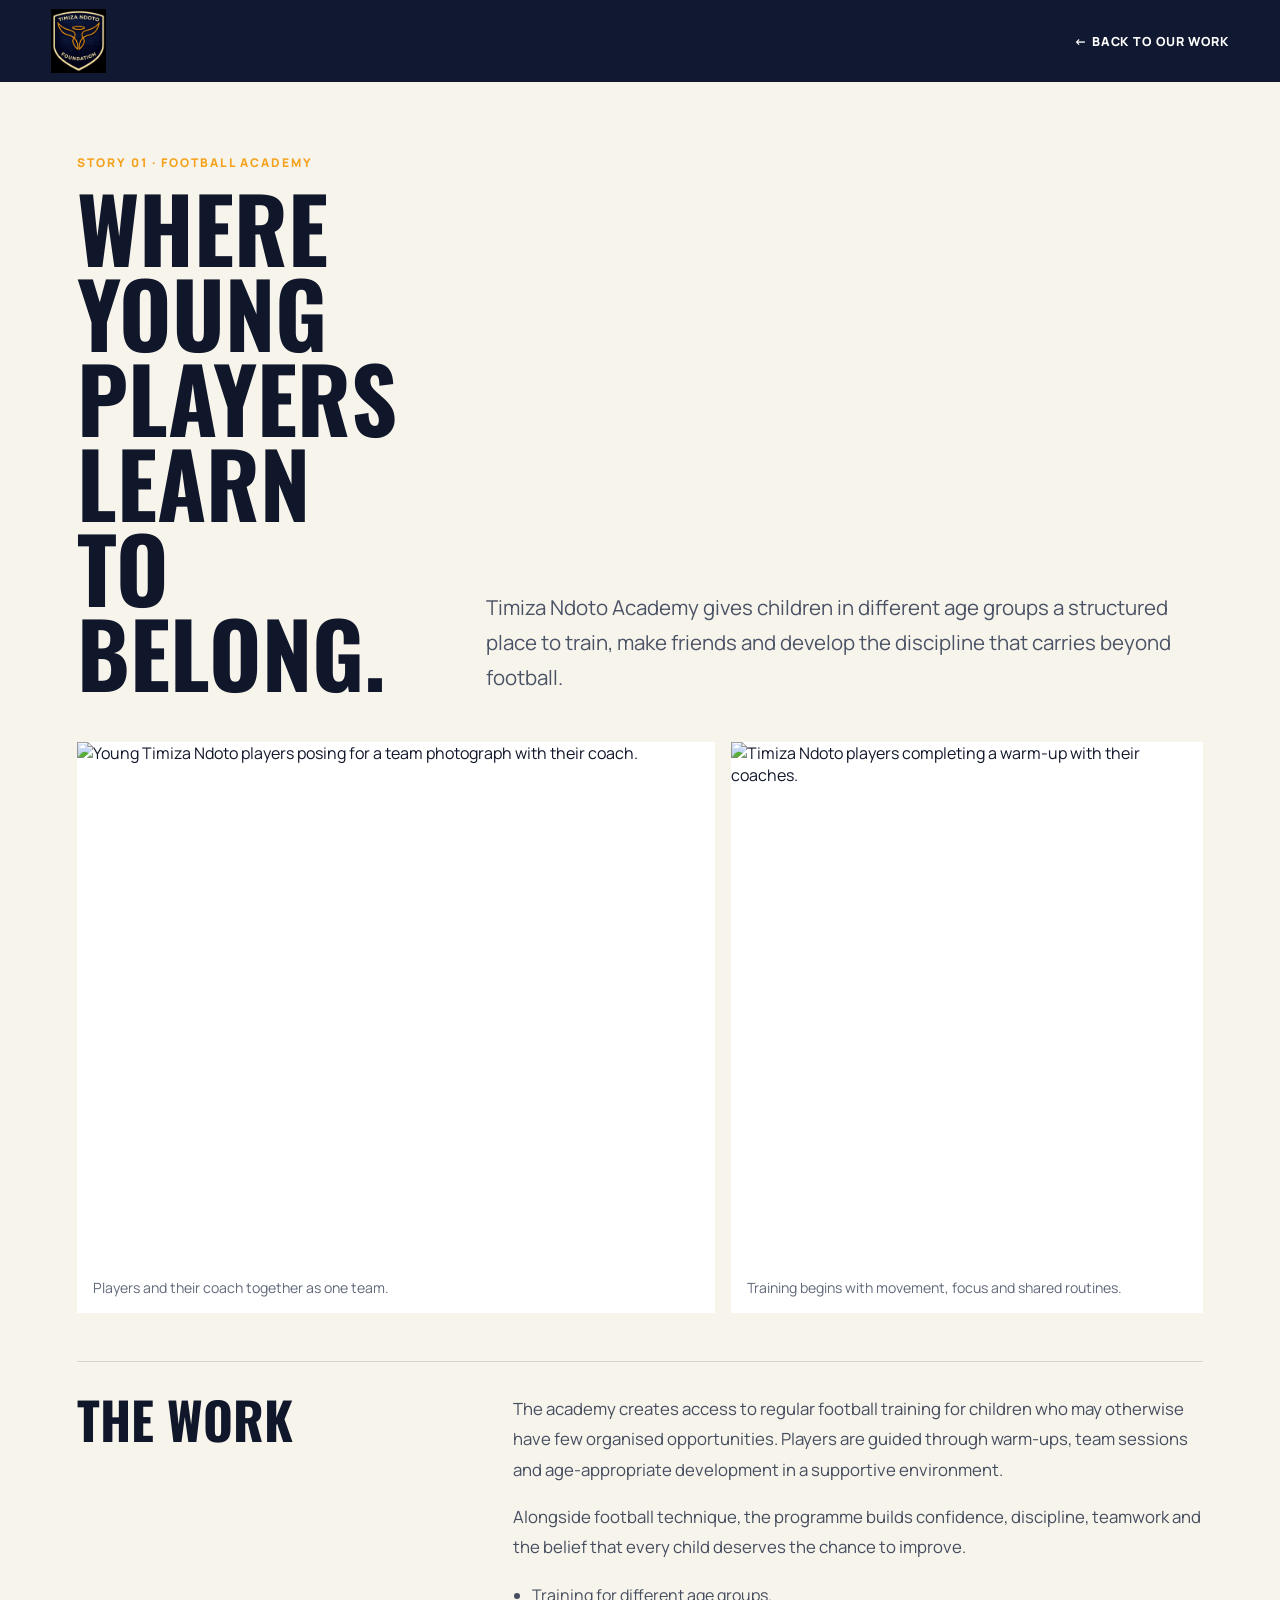
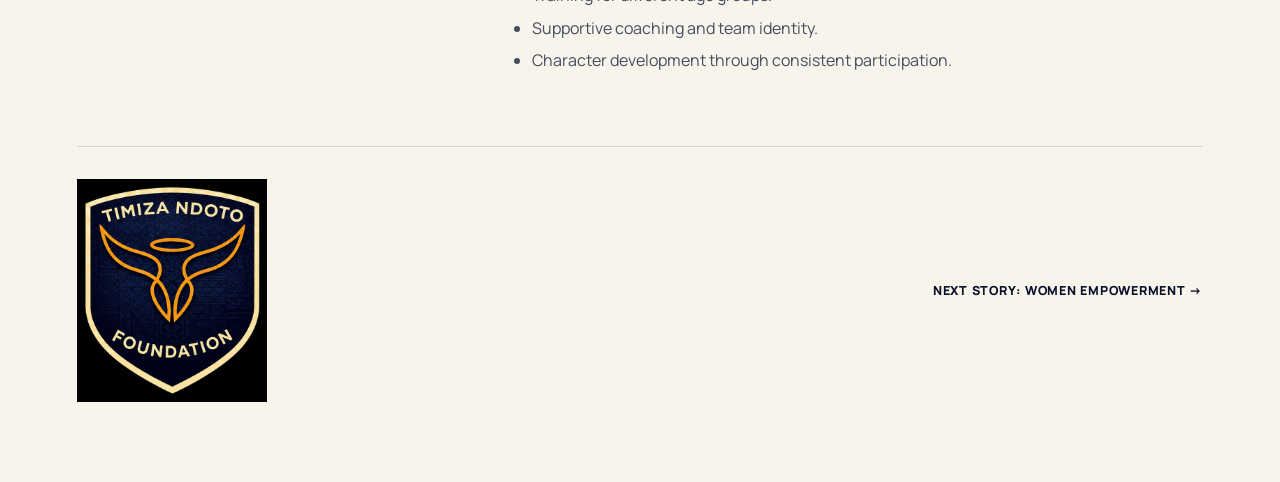
==== academy-story.html @ 8d1b42ba "Add files via upload Added stories for each card" ====
<!doctype html>
<html lang="en">
<head>
  <meta charset="utf-8">
  <meta name="viewport" content="width=device-width, initial-scale=1">
  <meta name="description" content="How Timiza Ndoto Academy gives children structured football training, teamwork and a place to grow.">
  <meta name="theme-color" content="#08102a">
  <title>Football Academy | Timiza Ndoto Foundation</title>
  <link rel="preconnect" href="https://fonts.googleapis.com">
  <link rel="preconnect" href="https://fonts.gstatic.com" crossorigin>
  <link href="https://fonts.googleapis.com/css2?family=Manrope:wght@400;500;600;700;800&family=Oswald:wght@500;600;700&display=swap" rel="stylesheet">
  <link rel="stylesheet" href="styles.css">
  <script defer src="script.js"></script>
</head>
<body class="story-page">
  <header class="site-header scrolled" data-header>
    <a class="brand" href="index.html" aria-label="Return to Timiza Ndoto Foundation home"><img src="timiza-ndoto-foundation-logo.png" alt="Timiza Ndoto Foundation logo"></a>
    <a class="story-nav-back" href="index.html#work">← Back to our work</a>
  </header>
  <main class="story-article">
    <header class="story-article-header reveal">
      <div><p class="story-kicker">Story 01 · Football Academy</p><h1>Where young players learn to belong.</h1></div>
      <p class="story-summary">Timiza Ndoto Academy gives children in different age groups a structured place to train, make friends and develop the discipline that carries beyond football.</p>
    </header>
    <section class="story-gallery reveal" aria-label="Academy photographs">
      <figure><img src="team-photo-1.jpg" alt="Young Timiza Ndoto players posing for a team photograph with their coach."><figcaption>Players and their coach together as one team.</figcaption></figure>
      <figure><img src="team-photo-2.jpg" alt="Timiza Ndoto players completing a warm-up with their coaches."><figcaption>Training begins with movement, focus and shared routines.</figcaption></figure>
    </section>
    <section class="story-body reveal">
      <h2>The work</h2>
      <div class="story-body-copy">
        <p>The academy creates access to regular football training for children who may otherwise have few organised opportunities. Players are guided through warm-ups, team sessions and age-appropriate development in a supportive environment.</p>
        <p>Alongside football technique, the programme builds confidence, discipline, teamwork and the belief that every child deserves the chance to improve.</p>
        <ul><li>Training for different age groups.</li><li>Supportive coaching and team identity.</li><li>Character development through consistent participation.</li></ul>
      </div>
    </section>
    <footer class="story-page-footer"><img src="timiza-ndoto-foundation-logo.png" alt="Timiza Ndoto Foundation logo"><a href="women-story.html">Next story: Women empowerment →</a></footer>
  </main>
</body>
</html>
---- styles.css ----
:root {
  --navy: #08102a;
  --paper: #f7f4ec;
  --white: #fff;
  --ink: #11172a;
  --gold: #f4a21c;
  --header-h: 82px;
}
* { box-sizing: border-box; }
html { scroll-behavior: smooth; }
body { margin: 0; overflow-x: hidden; background: var(--paper); color: var(--ink); font-family: "Manrope", sans-serif; }
body.menu-open { overflow: hidden; }
img { display: block; max-width: 100%; }
a { color: inherit; }
.sr-only { position: absolute; width: 1px; height: 1px; margin: -1px; overflow: hidden; clip: rect(0,0,0,0); white-space: nowrap; }
.skip-link { position: fixed; top: -4rem; left: 1rem; z-index: 100; padding: .7rem 1rem; background: var(--gold); color: var(--navy); font-weight: 800; }
.skip-link:focus { top: 1rem; }
.site-header { position: fixed; inset: 0 0 auto; z-index: 50; height: var(--header-h); display: flex; align-items: center; justify-content: space-between; padding: 0 clamp(1.2rem,4vw,4rem); color: var(--white); transition: .25s ease; }
.site-header.scrolled { height: 68px; background: rgba(8,16,42,.94); backdrop-filter: blur(15px); box-shadow: 0 8px 28px rgba(0,0,0,.18); }
.brand img { width: auto; height: 64px; transition: .25s ease; }
.site-header.scrolled .brand img { height: 51px; }
.site-nav { display: flex; align-items: center; gap: clamp(1rem,2vw,2rem); }
.site-nav a { color: var(--white); text-decoration: none; text-transform: uppercase; font-size: .78rem; font-weight: 800; letter-spacing: .06em; }
.instagram-link { display: inline-flex; align-items: center; gap: .5rem; padding: .65rem .95rem; border: 1px solid rgba(255,255,255,.35); border-radius: 999px; }
.instagram-link svg { width: 19px; height: 19px; fill: currentColor; }
.menu-button { display: none; }
.screen { min-height: 100svh; position: relative; }
.eyebrow { margin: 0 0 .9rem; color: var(--gold); text-transform: uppercase; letter-spacing: .17em; font-size: .74rem; font-weight: 800; }
h1,h2,h3,blockquote { font-family: "Oswald", sans-serif; text-transform: uppercase; line-height: .98; }
.button { display: inline-flex; min-height: 50px; align-items: center; justify-content: center; padding: .8rem 1.25rem; text-decoration: none; text-transform: uppercase; font-size: .78rem; font-weight: 800; letter-spacing: .08em; border: 1px solid transparent; }
.button-primary { background: var(--gold); color: var(--navy); }
.button-outline { border-color: rgba(255,255,255,.45); color: var(--white); }
.hero { display: grid; grid-template-columns: minmax(0,1.08fr) minmax(310px,.92fr); align-items: center; gap: 3rem; padding: calc(var(--header-h) + 3rem) clamp(1.2rem,6vw,7rem) 4rem; overflow: hidden; color: var(--white); background: radial-gradient(circle at 76% 48%,rgba(244,162,28,.16),transparent 23%),linear-gradient(135deg,#07102b,#0d1737 58%,#050a1d); }
.hero::before { content:""; position:absolute; inset:0; background-image: linear-gradient(rgba(255,255,255,.025) 1px,transparent 1px),linear-gradient(90deg,rgba(255,255,255,.025) 1px,transparent 1px); background-size:64px 64px; }
.hero-grid-lines { position:absolute; right:-8vw; top:17%; width:58vw; aspect-ratio:1.5; border:2px solid rgba(255,255,255,.07); border-radius:50%; transform:rotate(-12deg); }
.hero-grid-lines::before,.hero-grid-lines::after { content:""; position:absolute; inset:14%; border:inherit; border-radius:inherit; }
.hero-grid-lines::after { inset:29%; }
.hero-copy { position:relative; z-index:2; max-width:820px; }
.hero h1 { margin:0; font-size:clamp(4rem,7.5vw,7.8rem); }
.hero h1 em { color:var(--gold); font-style:normal; }
.hero-copy > p:not(.eyebrow) { max-width:650px; margin:1.7rem 0 2rem; color:rgba(255,255,255,.74); font-size:clamp(1rem,1.35vw,1.2rem); line-height:1.65; }
.hero-orbit { position:relative; z-index:2; width:min(45vw,620px); aspect-ratio:1.8; justify-self:center; }
.hero-orbit::before { content:""; position:absolute; inset:8%; border-radius:50%; background:radial-gradient(circle,rgba(244,162,28,.17),transparent 64%); }
.orbit { position:absolute; border:1px solid rgba(255,255,255,.2); border-radius:50%; }
.orbit-one { inset:0 3%; animation:spin 28s linear infinite; }
.orbit-two { inset:16% 18%; border-style:dashed; animation:spinReverse 22s linear infinite; }
.orbit::before { content:""; position:absolute; width:9px; height:9px; border-radius:50%; background:var(--gold); box-shadow:0 0 17px var(--gold); }
.orbit-one::before { top:4%; left:22%; }
.orbit-two::before { right:3%; bottom:34%; }
.orbit-label { position:absolute; color:rgba(255,255,255,.58); text-transform:uppercase; letter-spacing:.17em; font-size:.65rem; font-weight:800; }
.label-one { top:4%; left:48%; }.label-two { right:0; top:49%; }.label-three { bottom:5%; left:31%; }
.founder { display:grid; grid-template-columns:minmax(380px,.95fr) minmax(0,1.05fr); gap:clamp(3rem,7vw,7rem); align-items:center; padding:clamp(6rem,8vw,8rem) clamp(1.2rem,6vw,7rem); }
.founder-images { position:relative; min-height:70vh; }
.founder-image { position:absolute; object-fit:cover; box-shadow:0 18px 50px rgba(17,23,42,.17); }
.founder-image-one { left:0; top:0; width:60%; height:78%; object-position:center 22%; }
.founder-image-two { right:0; bottom:0; width:52%; height:60%; object-position:center 18%; border:10px solid var(--paper); }
.founder-copy { max-width:680px; }
.founder h2,.work h2,.join h2 { margin:0; font-size:clamp(3.3rem,5.8vw,6.3rem); }
.founder-copy > p:not(.eyebrow) { color:#444c5e; font-size:1.05rem; line-height:1.75; }
.founder blockquote { margin:2rem 0 0; padding-left:1.3rem; border-left:5px solid var(--gold); font-size:clamp(1.9rem,3vw,3.1rem); }
.work { display:flex; flex-direction:column; justify-content:center; padding:clamp(5.5rem,7vw,7rem) clamp(1.2rem,4.5vw,5rem); background:var(--navy); color:var(--white); }
.work-heading { margin-bottom:2.2rem; }
.work-heading h2 { max-width:900px; }
.work-grid { display:grid; grid-template-columns:repeat(3,1fr); gap:1rem; }
.work-card { min-width:0; background:rgba(255,255,255,.04); border:1px solid rgba(255,255,255,.13); }
.work-images { display:grid; grid-template-columns:1fr 1fr; height:30vh; min-height:210px; max-height:330px; overflow:hidden; }
.work-images img { width:100%; height:100%; object-fit:cover; }
.work-images img:first-child { border-right:3px solid var(--navy); }
.work-copy { padding:1.25rem 1.35rem 1.45rem; }
.work-copy span { color:var(--gold); font-size:.72rem; font-weight:800; letter-spacing:.14em; }
.work-copy h3 { margin:.55rem 0 .75rem; font-size:clamp(2rem,3vw,3.2rem); }
.work-copy p { margin:0; color:rgba(255,255,255,.68); font-size:.92rem; line-height:1.6; }
.join { min-height:100svh; display:grid; grid-template-rows:1fr auto; color:var(--white); background:linear-gradient(rgba(5,10,28,.80),rgba(5,10,28,.94)),url('handing-out-kits.jpg') center/cover; }
.join-main { align-self:center; max-width:900px; padding:calc(var(--header-h) + 4rem) clamp(1.2rem,7vw,8rem) 4rem; }
.join-main > p:not(.eyebrow) { max-width:650px; color:rgba(255,255,255,.72); font-size:1.08rem; line-height:1.7; }
.join-actions { display:flex; flex-wrap:wrap; gap:1rem; margin-top:2rem; }
.site-footer { display:grid; grid-template-columns:auto 1fr auto; align-items:center; gap:1.5rem; padding:1.4rem clamp(1.2rem,4vw,4rem); border-top:1px solid rgba(255,255,255,.13); background:rgba(5,10,28,.72); }
.site-footer img { width:190px; }
.site-footer p { margin:0; color:rgba(255,255,255,.62); font-size:.8rem; }
.site-footer p:nth-of-type(1) { font-family:"Oswald"; text-transform:uppercase; font-size:1.2rem; color:var(--white); }
.site-footer p:last-child { justify-self:end; }
.reveal { opacity:0; transform:translateY(24px); transition:opacity .7s ease,transform .7s ease; }
.reveal.is-visible { opacity:1; transform:none; }
@keyframes spin { to { transform:rotate(360deg); } }
@keyframes spinReverse { to { transform:rotate(-360deg); } }
@media (max-width:1000px) {
  .site-nav { position:fixed; inset:0; flex-direction:column; align-items:flex-start; justify-content:center; padding:6rem 2rem; background:var(--navy); transform:translateX(100%); transition:.3s ease; }
  .site-nav.open { transform:none; }
  .site-nav a { font-family:"Oswald"; font-size:2rem; }
  .instagram-link { font-family:"Manrope" !important; font-size:.8rem !important; }
  .menu-button { position:relative; z-index:2; display:grid; place-content:center; gap:5px; width:45px; height:45px; border:1px solid rgba(255,255,255,.35); background:transparent; }
  .menu-button span:not(.sr-only) { width:21px; height:2px; background:var(--white); }
  .hero { grid-template-columns:1fr; }
  .hero-orbit { width:min(78vw,560px); }
  .founder { grid-template-columns:1fr; min-height:auto; }
  .founder-images { min-height:570px; max-width:700px; width:100%; }
  .work { min-height:auto; }
  .work-grid { grid-template-columns:1fr; }
  .work-images { height:320px; }
}
@media (max-width:700px) {
  :root { --header-h:72px; }
  .site-header { padding-inline:1rem; }
  .brand img { height:52px; }
  .hero { min-height:auto; padding:8.5rem 1.15rem 4rem; gap:2rem; }
  .hero h1 { font-size:clamp(3.5rem,17vw,5.5rem); }
  .hero-orbit { width:95vw; margin-left:-3vw; }
  .founder { padding:5rem 1.15rem; }
  .founder-images { min-height:470px; }
  .founder h2,.work h2,.join h2 { font-size:clamp(3rem,13vw,4.5rem); }
  .work { padding:5rem 1.15rem; }
  .work-images { height:260px; }
  .join { min-height:85svh; }
  .join-main { padding:8rem 1.15rem 4rem; }
  .join-actions { flex-direction:column; }
  .site-footer { grid-template-columns:1fr; padding:1.5rem 1.15rem; }
  .site-footer img { width:210px; }
  .site-footer p:last-child { justify-self:start; }
}
@media (prefers-reduced-motion:reduce) {
  html { scroll-behavior:auto; }
  *,*::before,*::after { animation-duration:.01ms !important; animation-iteration-count:1 !important; transition-duration:.01ms !important; }
  .reveal { opacity:1; transform:none; }
}

/* Clickable work cards */
.work-card {
  display: block;
  color: inherit;
  text-decoration: none;
  overflow: hidden;
  transition: transform .25s ease, border-color .25s ease, background .25s ease;
}
.work-card:hover,
.work-card:focus-visible {
  transform: translateY(-7px);
  border-color: var(--gold);
  background: rgba(255,255,255,.075);
  outline: none;
}
.work-image {
  height: 30vh;
  min-height: 220px;
  max-height: 350px;
  overflow: hidden;
}
.work-image img {
  width: 100%;
  height: 100%;
  object-fit: cover;
  transition: transform .45s ease;
}
.work-card:hover .work-image img,
.work-card:focus-visible .work-image img { transform: scale(1.035); }
.work-copy b {
  display: inline-block;
  margin-top: 1rem;
  color: var(--gold);
  text-transform: uppercase;
  letter-spacing: .08em;
  font-size: .72rem;
}

/* Programme story pages */
.story-page { background: var(--paper); }
.story-page .site-header { background: rgba(8,16,42,.96); }
.story-page .brand { text-decoration: none; }
.story-nav-back {
  display: inline-flex;
  align-items: center;
  gap: .5rem;
  color: var(--white);
  text-decoration: none;
  text-transform: uppercase;
  font-size: .78rem;
  font-weight: 800;
  letter-spacing: .07em;
}
.story-article {
  padding: calc(var(--header-h) + 4.5rem) clamp(1.2rem,6vw,7rem) 5rem;
}
.story-article > * { width: min(100%, 1180px); margin-inline: auto; }
.story-article-header {
  display: grid;
  grid-template-columns: .65fr 1.35fr;
  gap: clamp(2rem,5vw,5rem);
  align-items: end;
  margin-bottom: 3rem;
}
.story-kicker { margin: 0 0 .8rem; color: var(--gold); font-size: .75rem; font-weight: 800; letter-spacing: .17em; text-transform: uppercase; }
.story-article h1 {
  margin: 0;
  font-family: "Oswald", sans-serif;
  font-size: clamp(3.5rem,7vw,7rem);
  line-height: .95;
  text-transform: uppercase;
}
.story-summary {
  margin: 0;
  color: #4a5265;
  font-size: clamp(1.1rem,1.6vw,1.35rem);
  line-height: 1.7;
}
.story-gallery {
  display: grid;
  grid-template-columns: 1.15fr .85fr;
  gap: 1rem;
  margin-bottom: 3rem;
}
.story-gallery figure { margin: 0; background: var(--white); }
.story-gallery img { width: 100%; height: min(58vh, 620px); object-fit: cover; }
.story-gallery figure:first-child img { object-position: center; }
.story-gallery figcaption { padding: .85rem 1rem 1rem; color: #60687a; font-size: .88rem; }
.story-body {
  display: grid;
  grid-template-columns: .7fr 1.3fr;
  gap: clamp(2rem,5vw,5rem);
  padding-top: 2rem;
  border-top: 1px solid rgba(8,16,42,.14);
}
.story-body h2 {
  margin: 0;
  font-family: "Oswald", sans-serif;
  font-size: clamp(2.3rem,4vw,4rem);
  line-height: 1;
  text-transform: uppercase;
}
.story-body-copy p { margin-top: 0; color: #454d5f; font-size: 1.05rem; line-height: 1.8; }
.story-body-copy ul { margin: 1.4rem 0 0; padding-left: 1.2rem; color: #454d5f; }
.story-body-copy li { margin-bottom: .65rem; }
.story-page-footer {
  display: flex;
  align-items: center;
  justify-content: space-between;
  gap: 2rem;
  margin-top: 4rem;
  padding-top: 2rem;
  border-top: 1px solid rgba(8,16,42,.14);
}
.story-page-footer img { width: 190px; }
.story-page-footer a { color: var(--navy); font-weight: 800; text-transform: uppercase; text-decoration: none; letter-spacing: .06em; font-size: .78rem; }

@media (max-width: 1000px) {
  .work-image { height: 330px; }
  .story-article-header, .story-body { grid-template-columns: 1fr; }
}
@media (max-width: 720px) {
  .work-image { height: 280px; }
  .story-article { padding: calc(var(--header-h) + 3rem) 1.15rem 4rem; }
  .story-gallery { grid-template-columns: 1fr; }
  .story-gallery img { height: auto; max-height: none; }
  .story-page-footer { align-items: flex-start; flex-direction: column; }
}
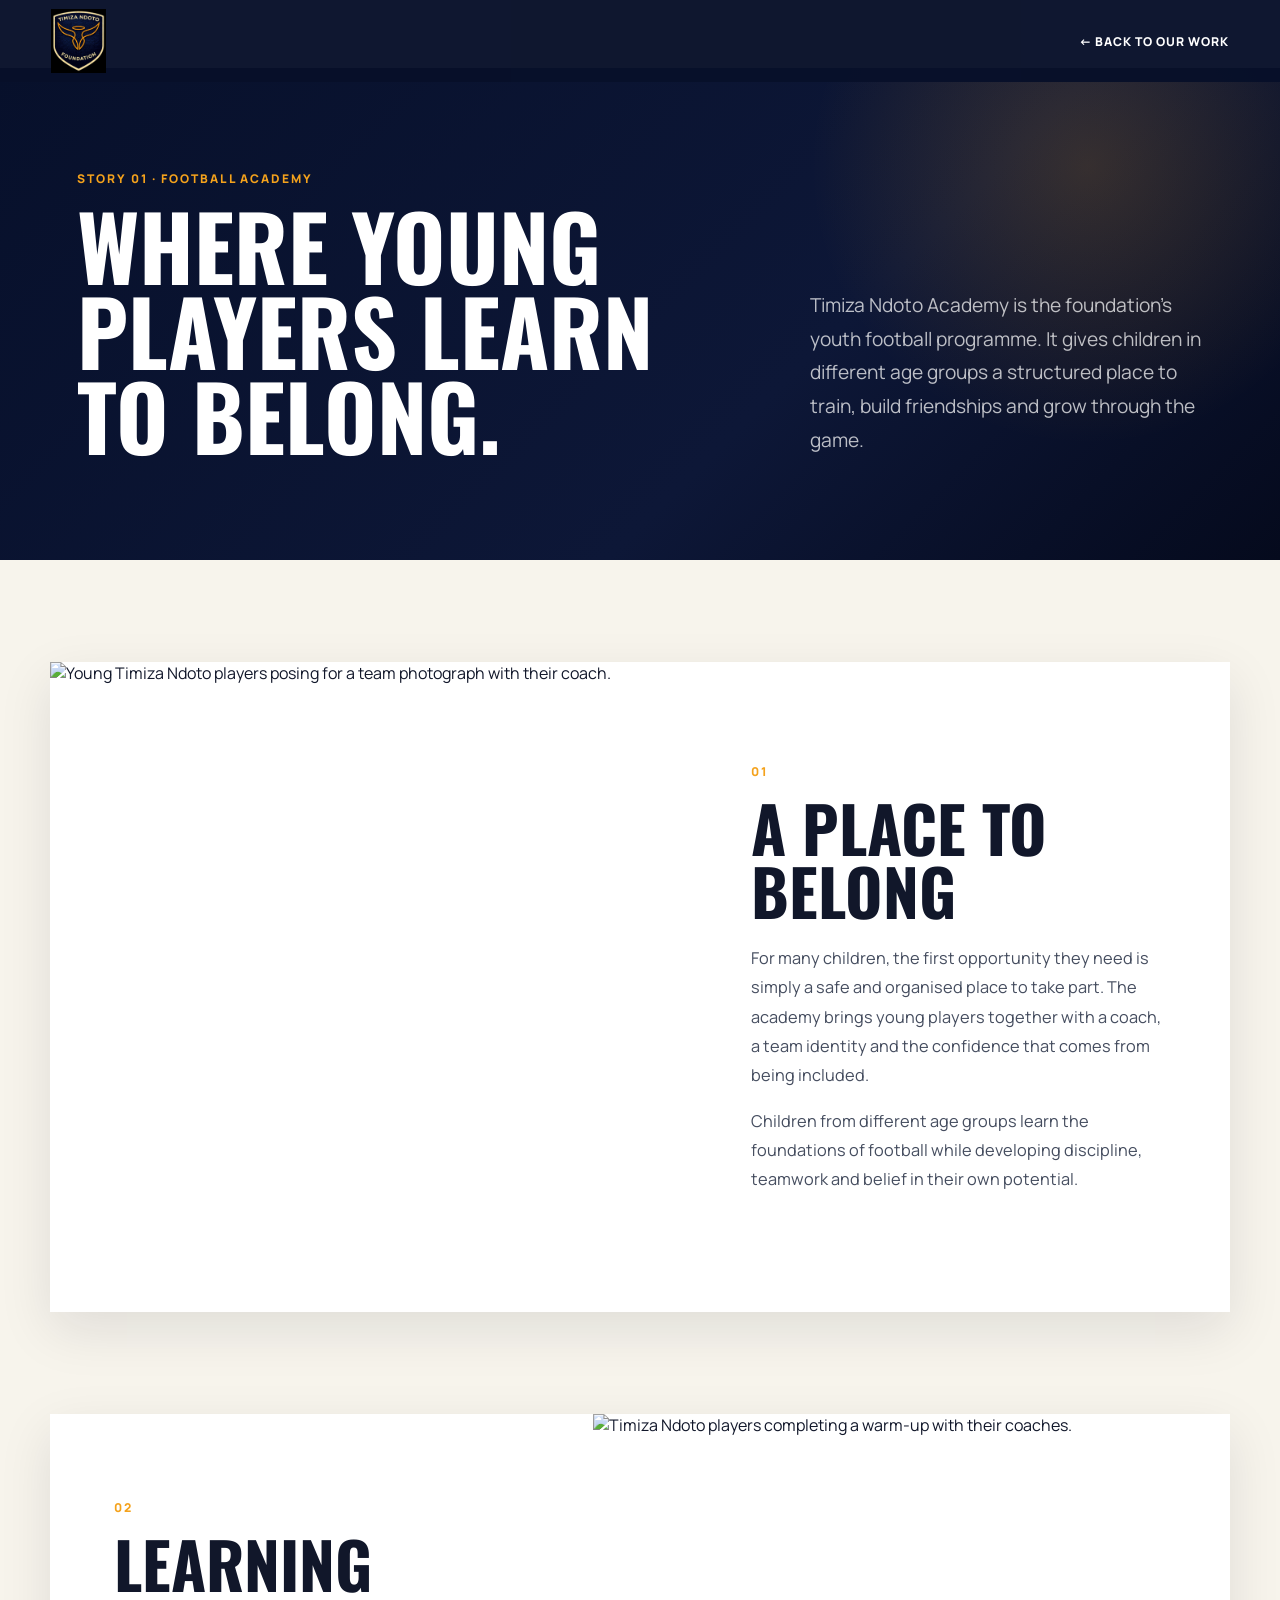
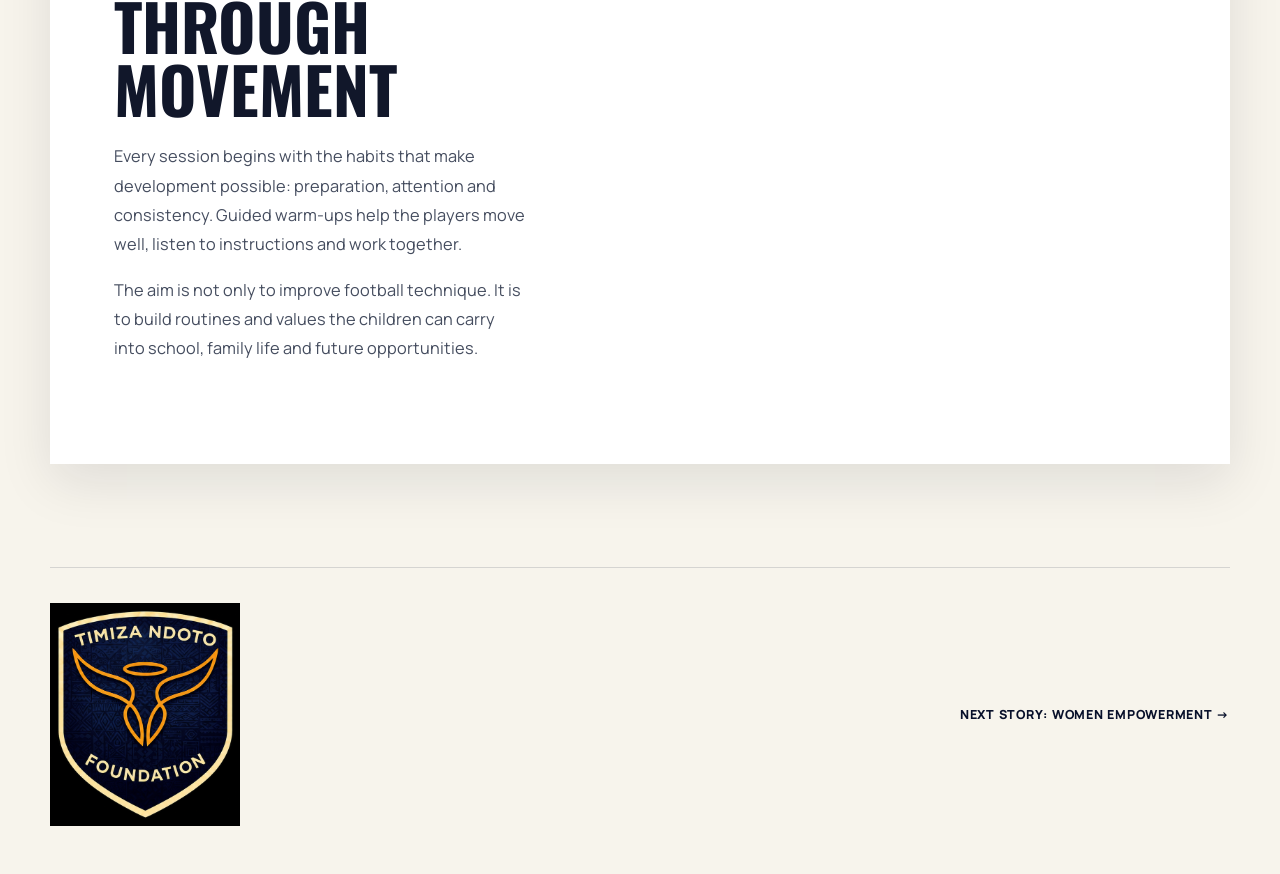
==== commit 5ff59d0c: "Add files via upload Story pages divide to cards" ====
--- a/academy-story.html
+++ b/academy-story.html
@@ -14,27 +14,51 @@
 </head>
 <body class="story-page">
   <header class="site-header scrolled" data-header>
-    <a class="brand" href="index.html" aria-label="Return to Timiza Ndoto Foundation home"><img src="timiza-ndoto-foundation-logo.png" alt="Timiza Ndoto Foundation logo"></a>
+    <a class="brand" href="index.html" aria-label="Return to Timiza Ndoto Foundation home">
+      <img src="timiza-ndoto-foundation-logo.png" alt="Timiza Ndoto Foundation logo">
+    </a>
     <a class="story-nav-back" href="index.html#work">← Back to our work</a>
   </header>
-  <main class="story-article">
-    <header class="story-article-header reveal">
-      <div><p class="story-kicker">Story 01 · Football Academy</p><h1>Where young players learn to belong.</h1></div>
-      <p class="story-summary">Timiza Ndoto Academy gives children in different age groups a structured place to train, make friends and develop the discipline that carries beyond football.</p>
-    </header>
-    <section class="story-gallery reveal" aria-label="Academy photographs">
-      <figure><img src="team-photo-1.jpg" alt="Young Timiza Ndoto players posing for a team photograph with their coach."><figcaption>Players and their coach together as one team.</figcaption></figure>
-      <figure><img src="team-photo-2.jpg" alt="Timiza Ndoto players completing a warm-up with their coaches."><figcaption>Training begins with movement, focus and shared routines.</figcaption></figure>
-    </section>
-    <section class="story-body reveal">
-      <h2>The work</h2>
-      <div class="story-body-copy">
-        <p>The academy creates access to regular football training for children who may otherwise have few organised opportunities. Players are guided through warm-ups, team sessions and age-appropriate development in a supportive environment.</p>
-        <p>Alongside football technique, the programme builds confidence, discipline, teamwork and the belief that every child deserves the chance to improve.</p>
-        <ul><li>Training for different age groups.</li><li>Supportive coaching and team identity.</li><li>Character development through consistent participation.</li></ul>
+
+  <main class="programme-story">
+    <section class="programme-story-hero">
+      <div class="programme-story-hero-inner reveal">
+        <div>
+          <p class="story-kicker">Story 01 · Football Academy</p>
+          <h1>Where young players learn to belong.</h1>
+        </div>
+        <p class="story-summary">Timiza Ndoto Academy is the foundation’s youth football programme. It gives children in different age groups a structured place to train, build friendships and grow through the game.</p>
       </div>
     </section>
-    <footer class="story-page-footer"><img src="timiza-ndoto-foundation-logo.png" alt="Timiza Ndoto Foundation logo"><a href="women-story.html">Next story: Women empowerment →</a></footer>
+
+    <section class="story-feature reveal">
+      <figure class="story-feature-media">
+        <img src="team-photo-1.jpg" alt="Young Timiza Ndoto players posing for a team photograph with their coach.">
+      </figure>
+      <div class="story-feature-copy">
+        <p class="story-section-number">01</p>
+        <h2>A place to belong</h2>
+        <p>For many children, the first opportunity they need is simply a safe and organised place to take part. The academy brings young players together with a coach, a team identity and the confidence that comes from being included.</p>
+        <p>Children from different age groups learn the foundations of football while developing discipline, teamwork and belief in their own potential.</p>
+      </div>
+    </section>
+
+    <section class="story-feature story-feature-reverse reveal">
+      <div class="story-feature-copy">
+        <p class="story-section-number">02</p>
+        <h2>Learning through movement</h2>
+        <p>Every session begins with the habits that make development possible: preparation, attention and consistency. Guided warm-ups help the players move well, listen to instructions and work together.</p>
+        <p>The aim is not only to improve football technique. It is to build routines and values the children can carry into school, family life and future opportunities.</p>
+      </div>
+      <figure class="story-feature-media">
+        <img src="team-photo-2.jpg" alt="Timiza Ndoto players completing a warm-up with their coaches.">
+      </figure>
+    </section>
+
+    <footer class="story-page-footer">
+      <img src="timiza-ndoto-foundation-logo.png" alt="Timiza Ndoto Foundation logo">
+      <a href="women-story.html">Next story: Women empowerment →</a>
+    </footer>
   </main>
 </body>
 </html>
--- a/styles.css
+++ b/styles.css
@@ -161,93 +161,157 @@
   font-size: .72rem;
 }
 
+
+/* Card links: no underlines */
+.work-card,
+.work-card:hover,
+.work-card:focus,
+.work-card:focus-visible,
+.work-card * {
+  text-decoration: none !important;
+  text-decoration-line: none !important;
+}
+
 /* Programme story pages */
 .story-page { background: var(--paper); }
-.story-page .site-header { background: rgba(8,16,42,.96); }
+.story-page .site-header { background: rgba(8,16,42,.97); }
 .story-page .brand { text-decoration: none; }
 .story-nav-back {
   display: inline-flex;
   align-items: center;
-  gap: .5rem;
   color: var(--white);
   text-decoration: none;
   text-transform: uppercase;
-  font-size: .78rem;
+  font-size: .76rem;
   font-weight: 800;
-  letter-spacing: .07em;
-}
-.story-article {
-  padding: calc(var(--header-h) + 4.5rem) clamp(1.2rem,6vw,7rem) 5rem;
-}
-.story-article > * { width: min(100%, 1180px); margin-inline: auto; }
-.story-article-header {
+  letter-spacing: .08em;
+}
+.programme-story { padding-top: 68px; }
+.programme-story-hero {
+  background:
+    radial-gradient(circle at 85% 20%, rgba(244,162,28,.18), transparent 24%),
+    linear-gradient(135deg, #07102b, #0d1737 62%, #050a1d);
+  color: var(--white);
+  padding: clamp(4.5rem,8vw,8rem) clamp(1.2rem,6vw,7rem);
+}
+.programme-story-hero-inner {
+  width: min(100%,1180px);
+  margin: auto;
   display: grid;
-  grid-template-columns: .65fr 1.35fr;
-  gap: clamp(2rem,5vw,5rem);
+  grid-template-columns: minmax(0,1.25fr) minmax(300px,.75fr);
+  gap: clamp(2rem,6vw,6rem);
   align-items: end;
-  margin-bottom: 3rem;
-}
-.story-kicker { margin: 0 0 .8rem; color: var(--gold); font-size: .75rem; font-weight: 800; letter-spacing: .17em; text-transform: uppercase; }
-.story-article h1 {
+}
+.story-kicker {
+  margin: 0 0 .9rem;
+  color: var(--gold);
+  font-size: .75rem;
+  font-weight: 800;
+  letter-spacing: .17em;
+  text-transform: uppercase;
+}
+.programme-story h1 {
   margin: 0;
+  max-width: 850px;
   font-family: "Oswald", sans-serif;
-  font-size: clamp(3.5rem,7vw,7rem);
+  font-size: clamp(3.7rem,7vw,7.2rem);
   line-height: .95;
   text-transform: uppercase;
 }
 .story-summary {
   margin: 0;
-  color: #4a5265;
-  font-size: clamp(1.1rem,1.6vw,1.35rem);
-  line-height: 1.7;
-}
-.story-gallery {
+  color: rgba(255,255,255,.72);
+  font-size: clamp(1.05rem,1.5vw,1.28rem);
+  line-height: 1.75;
+}
+.story-feature {
+  width: min(calc(100% - 2.4rem),1180px);
+  margin: clamp(4rem,8vw,7rem) auto;
   display: grid;
-  grid-template-columns: 1.15fr .85fr;
-  gap: 1rem;
-  margin-bottom: 3rem;
-}
-.story-gallery figure { margin: 0; background: var(--white); }
-.story-gallery img { width: 100%; height: min(58vh, 620px); object-fit: cover; }
-.story-gallery figure:first-child img { object-position: center; }
-.story-gallery figcaption { padding: .85rem 1rem 1rem; color: #60687a; font-size: .88rem; }
-.story-body {
-  display: grid;
-  grid-template-columns: .7fr 1.3fr;
-  gap: clamp(2rem,5vw,5rem);
-  padding-top: 2rem;
+  grid-template-columns: minmax(0,1.08fr) minmax(320px,.92fr);
+  background: var(--white);
+  box-shadow: 0 18px 50px rgba(17,23,42,.10);
+}
+.story-feature-reverse {
+  grid-template-columns: minmax(320px,.92fr) minmax(0,1.08fr);
+}
+.story-feature-media {
+  margin: 0;
+  min-height: clamp(430px,55vw,650px);
+  overflow: hidden;
+}
+.story-feature-media img {
+  width: 100%;
+  height: 100%;
+  object-fit: cover;
+}
+.story-feature:first-of-type .story-feature-media img { object-position: center; }
+.story-feature-copy {
+  display: flex;
+  flex-direction: column;
+  justify-content: center;
+  padding: clamp(2rem,5vw,5rem);
+}
+.story-section-number {
+  margin: 0 0 1rem;
+  color: var(--gold);
+  font-size: .76rem;
+  font-weight: 800;
+  letter-spacing: .16em;
+}
+.story-feature h2 {
+  margin: 0 0 1.4rem;
+  font-family: "Oswald", sans-serif;
+  font-size: clamp(2.8rem,5vw,5.2rem);
+  line-height: .98;
+  text-transform: uppercase;
+}
+.story-feature-copy p:not(.story-section-number) {
+  margin: 0 0 1rem;
+  color: #454d5f;
+  font-size: 1.02rem;
+  line-height: 1.8;
+}
+.story-page-footer {
+  width: min(calc(100% - 2.4rem),1180px);
+  margin: 0 auto;
+  padding: 2.2rem 0 3rem;
   border-top: 1px solid rgba(8,16,42,.14);
-}
-.story-body h2 {
-  margin: 0;
-  font-family: "Oswald", sans-serif;
-  font-size: clamp(2.3rem,4vw,4rem);
-  line-height: 1;
-  text-transform: uppercase;
-}
-.story-body-copy p { margin-top: 0; color: #454d5f; font-size: 1.05rem; line-height: 1.8; }
-.story-body-copy ul { margin: 1.4rem 0 0; padding-left: 1.2rem; color: #454d5f; }
-.story-body-copy li { margin-bottom: .65rem; }
-.story-page-footer {
   display: flex;
   align-items: center;
   justify-content: space-between;
   gap: 2rem;
-  margin-top: 4rem;
-  padding-top: 2rem;
-  border-top: 1px solid rgba(8,16,42,.14);
 }
 .story-page-footer img { width: 190px; }
-.story-page-footer a { color: var(--navy); font-weight: 800; text-transform: uppercase; text-decoration: none; letter-spacing: .06em; font-size: .78rem; }
-
-@media (max-width: 1000px) {
+.story-page-footer a {
+  color: var(--navy);
+  font-size: .78rem;
+  font-weight: 800;
+  letter-spacing: .06em;
+  text-decoration: none;
+  text-transform: uppercase;
+}
+
+@media (max-width:1000px) {
   .work-image { height: 330px; }
-  .story-article-header, .story-body { grid-template-columns: 1fr; }
-}
-@media (max-width: 720px) {
+  .programme-story-hero-inner { grid-template-columns: 1fr; }
+  .story-summary { max-width: 720px; }
+  .story-feature,
+  .story-feature-reverse { grid-template-columns: 1fr; }
+  .story-feature-reverse .story-feature-copy { order: 2; }
+  .story-feature-reverse .story-feature-media { order: 1; }
+  .story-feature-media { min-height: 480px; }
+}
+@media (max-width:720px) {
   .work-image { height: 280px; }
-  .story-article { padding: calc(var(--header-h) + 3rem) 1.15rem 4rem; }
-  .story-gallery { grid-template-columns: 1fr; }
-  .story-gallery img { height: auto; max-height: none; }
+  .programme-story { padding-top: 68px; }
+  .programme-story-hero { padding: 4rem 1.15rem; }
+  .programme-story h1 { font-size: clamp(3.3rem,16vw,5.2rem); }
+  .story-feature,
+  .story-feature-reverse { width: calc(100% - 2.3rem); margin: 3.2rem auto; }
+  .story-feature-media { min-height: 0; }
+  .story-feature-media img { height: auto; }
+  .story-feature-copy { padding: 2rem 1.4rem 2.3rem; }
+  .story-feature h2 { font-size: clamp(2.6rem,13vw,4.2rem); }
   .story-page-footer { align-items: flex-start; flex-direction: column; }
 }
